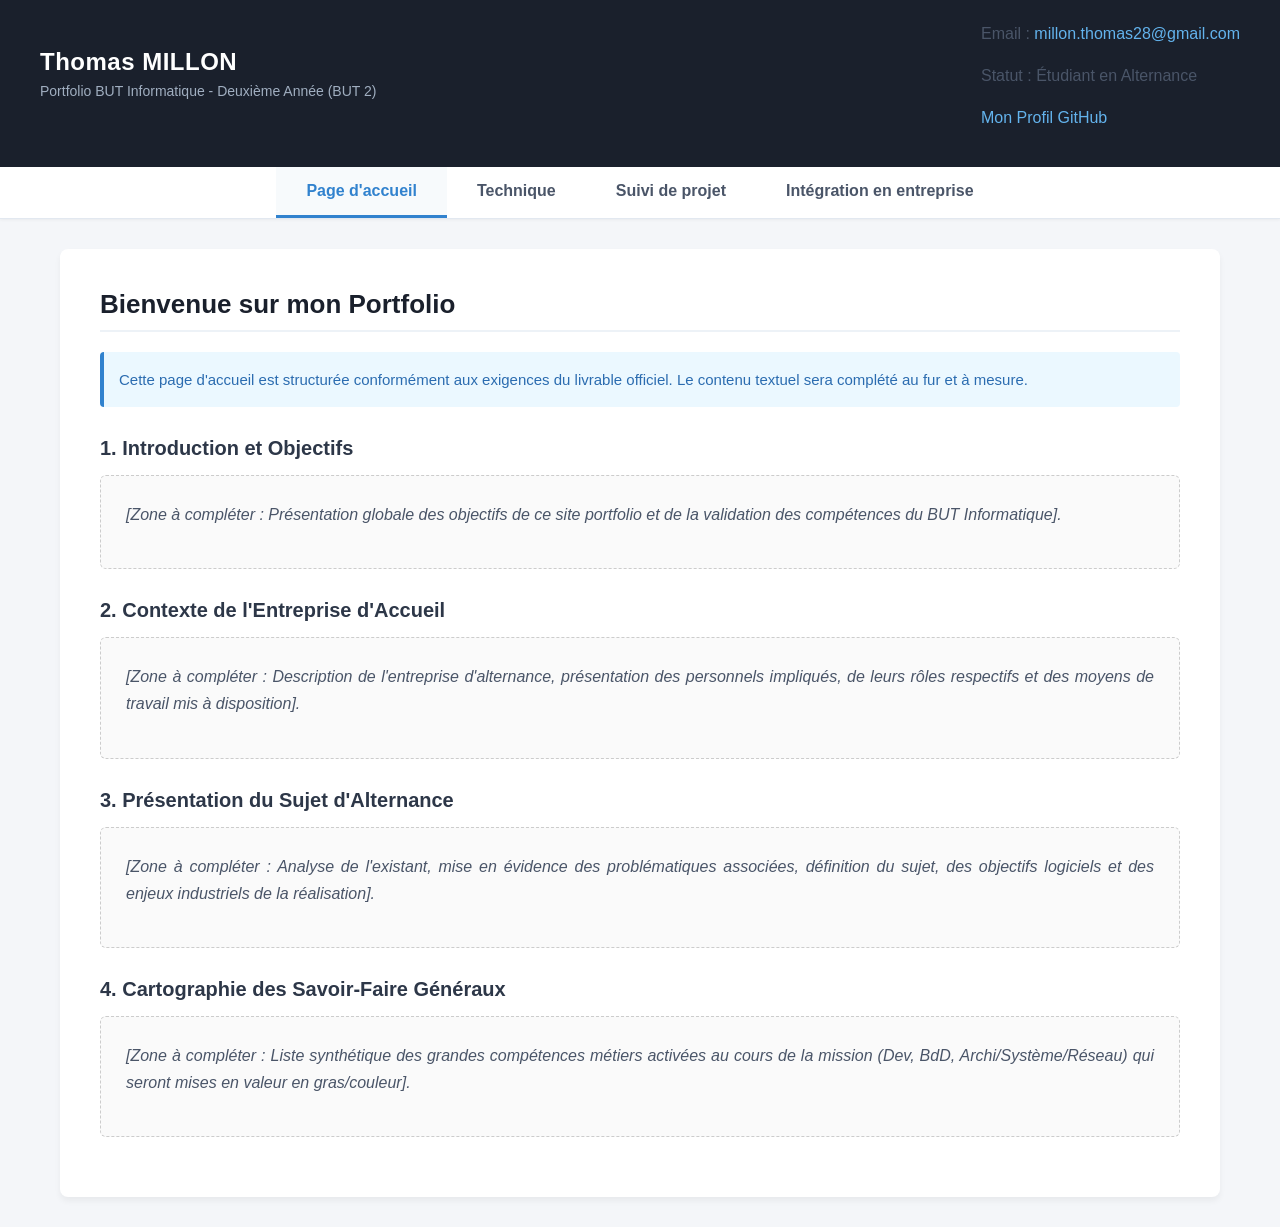
==== index.html @ 5a0d09e1 "initial commit" ====
<!DOCTYPE html>
<html lang="fr">
<head>
    <meta charset="UTF-8">
    <meta name="viewport" content="width=device-width, initial-scale=1.0">
    <title>Portfolio BUT 2 - Accueil</title>
    <link rel="stylesheet" href="style.css">
</head>
<body>

    <!-- Entête avec infos toujours visibles (Imposé) -->
    <header>
        <div class="identity">
            <h1>Thomas MILLON</h1>
            <p>Portfolio BUT Informatique - Deuxième Année (BUT 2)</p>
        </div>
        <div class="contact-info">
            <p>Email : <a href="mailto:thomas.adresse@email.com">millon.thomas28@gmail.com</a></p>
            <p>Statut : Étudiant en Alternance</p>
            <p><a href="https://github.com/ThomasMillon" target="_blank">Mon Profil GitHub</a></p>
        </div>
    </header>

    <div class="nav-container">
        <a href="index.html" class="main-nav-link active">Page d'accueil</a>
        <a href="technique.html" class="main-nav-link">Technique</a>
        <a href="suivi-projet.html" class="main-nav-link">Suivi de projet</a>
        <a href="integration-entreprise.html" class="main-nav-link">Intégration en entreprise</a>
    </div>

    <main>
        <div class="page-content">
            <h2>Bienvenue sur mon Portfolio</h2>
            <p class="info-box">Cette page d'accueil est structurée conformément aux exigences du livrable officiel. Le contenu textuel sera complété au fur et à mesure.</p>
            
            <h3>1. Introduction et Objectifs</h3>
            <div class="placeholder-section">
                <p><em>[Zone à compléter : Présentation globale des objectifs de ce site portfolio et de la validation des compétences du BUT Informatique].</em></p>
            </div>

            <h3>2. Contexte de l'Entreprise d'Accueil</h3>
            <div class="placeholder-section">
                <p><em>[Zone à compléter : Description de l'entreprise d'alternance, présentation des personnels impliqués, de leurs rôles respectifs et des moyens de travail mis à disposition].</em></p>
            </div>

            <h3>3. Présentation du Sujet d'Alternance</h3>
            <div class="placeholder-section">
                <p><em>[Zone à compléter : Analyse de l'existant, mise en évidence des problématiques associées, définition du sujet, des objectifs logiciels et des enjeux industriels de la réalisation].</em></p>
            </div>

            <h3>4. Cartographie des Savoir-Faire Généraux</h3>
            <div class="placeholder-section">
                <p><em>[Zone à compléter : Liste synthétique des grandes compétences métiers activées au cours de la mission (Dev, BdD, Archi/Système/Réseau) qui seront mises en valeur en gras/couleur].</em></p>
            </div>
        </div>
    </main>

</body>
</html>
---- style.css ----
/* Base Styles & CSS Reset */
* {
    box-sizing: border-box;
    margin: 0;
    padding: 0;
    font-family: 'Segoe UI', Tahoma, Geneva, Verdana, sans-serif;
}

body {
    background-color: #f4f6f9;
    color: #333333;
    display: flex;
    flex-direction: column;
    min-height: 100vh;
}

/* Variables de couleurs pour les savoir-faire et le thème */
:root {
    --color-mvc: #2b6cb0;          /* Bleu */
    --color-srp: #c53030;          /* Rouge */
    --color-inherit: #2f855a;      /* Vert */
    --color-pattern: #6b46c1;      /* Violet */
    --primary-dark: #1a202c;
    --accent-blue: #3182ce;
    --border-color: #e2e8f0;
    --bg-card: #ffffff;
}

/* Entête Persistante (Imposée) */
header {
    background-color: var(--primary-dark);
    color: #ffffff;
    padding: 20px 40px;
    display: flex;
    justify-content: space-between;
    align-items: center;
    box-shadow: 0 2px 10px rgba(0,0,0,0.15);
}

header .identity h1 {
    font-size: 24px;
    font-weight: 600;
    letter-spacing: 0.5px;
}

header .identity p {
    color: #a0aec0;
    font-size: 14px;
    margin-top: 4px;
}

header .contact-info {
    text-align: right;
    font-size: 14px;
    color: #e2e8f0;
    line-height: 1.6;
}

header .contact-info a {
    color: #63b3ed;
    text-decoration: none;
}

header .contact-info a:hover {
    text-decoration: underline;
}

/* Barre de Navigation Principale */
.nav-container {
    background-color: #ffffff;
    border-bottom: 1px solid var(--border-color);
    display: flex;
    justify-content: center;
    box-shadow: 0 1px 3px rgba(0,0,0,0.05);
}

.main-nav-link {
    padding: 15px 30px;
    font-weight: 600;
    text-decoration: none;
    color: #4a5568;
    transition: all 0.2s ease;
    border-bottom: 3px solid transparent;
}

.main-nav-link:hover {
    color: var(--accent-blue);
    background-color: #f7fafc;
}

.main-nav-link.active {
    color: var(--accent-blue);
    border-bottom: 3px solid var(--accent-blue);
    background-color: #f7fafc;
}

/* Zone de Contenu Principal */
main {
    max-width: 1200px;
    width: 100%;
    margin: 30px auto;
    padding: 0 20px;
    flex: 1;
}

.page-content {
    background: var(--bg-card);
    padding: 40px;
    border-radius: 8px;
    box-shadow: 0 4px 6px rgba(0,0,0,0.05);
}

/* Styles Typographiques Communs */
h2 {
    font-size: 26px;
    color: var(--primary-dark);
    margin-bottom: 20px;
    padding-bottom: 10px;
    border-bottom: 2px solid #edf2f7;
}

h3 {
    font-size: 20px;
    color: #2d3748;
    margin-top: 30px;
    margin-bottom: 15px;
}

p {
    font-size: 16px;
    line-height: 1.7;
    color: #4a5568;
    margin-bottom: 15px;
    text-align: justify;
}

/* Styles spécifiques pour les listes de savoir-faire */
.skills-list {
    list-style: none;
    margin-bottom: 30px;
    background: #f7fafc;
    padding: 20px;
    border-radius: 6px;
    border-left: 4px solid var(--accent-blue);
}

.skills-list li {
    font-weight: 600;
    margin-bottom: 10px;
    font-size: 15px;
    display: flex;
    align-items: center;
}

.skills-list li::before {
    content: "•";
    font-size: 20px;
    margin-right: 10px;
}

/* Classes de coloration des savoir-faire (Imposé) */
.sf-mvc { color: var(--color-mvc); }
.sf-srp { color: var(--color-srp); }
.sf-inherit { color: var(--color-inherit); }
.sf-pattern { color: var(--color-pattern); }

.bg-sf-mvc { background-color: rgba(43, 108, 176, 0.1); padding: 2px 6px; border-radius: 4px; }
.bg-sf-srp { background-color: rgba(197, 48, 48, 0.1); padding: 2px 6px; border-radius: 4px; }
.bg-sf-inherit { background-color: rgba(47, 133, 90, 0.1); padding: 2px 6px; border-radius: 4px; }
.bg-sf-pattern { background-color: rgba(107, 70, 193, 0.1); padding: 2px 6px; border-radius: 4px; }

/* Conteneurs de Traces Graphiques */
.trace-container {
    background-color: #f7fafc;
    border: 1px solid var(--border-color);
    border-radius: 6px;
    padding: 20px;
    margin: 25px 0;
    text-align: center;
}

.trace-placeholder {
    background-color: #edf2f7;
    border: 2px dashed #cbd5e0;
    padding: 40px;
    font-style: italic;
    color: #718096;
    margin-bottom: 12px;
    border-radius: 4px;
}

.trace-caption {
    font-size: 14px;
    color: #718096;
    font-weight: 500;
}

/* Structure des Sous-Pages Intérieures (Navigation latérale) */
.sub-layout {
    display: flex;
    gap: 30px;
    margin-top: 20px;
}

.sub-content {
    flex: 1;
}

/* Alertes / Callouts */
.info-box {
    background-color: #ebf8ff;
    border-left: 4px solid #3182ce;
    padding: 15px;
    border-radius: 4px;
    margin-bottom: 20px;
    font-size: 15px;
    color: #2b6cb0;
}

.placeholder-section {
    background: #fafafa;
    border: 1px dashed #cccccc;
    padding: 25px;
    border-radius: 6px;
    margin-bottom: 20px;
    color: #666666;
}
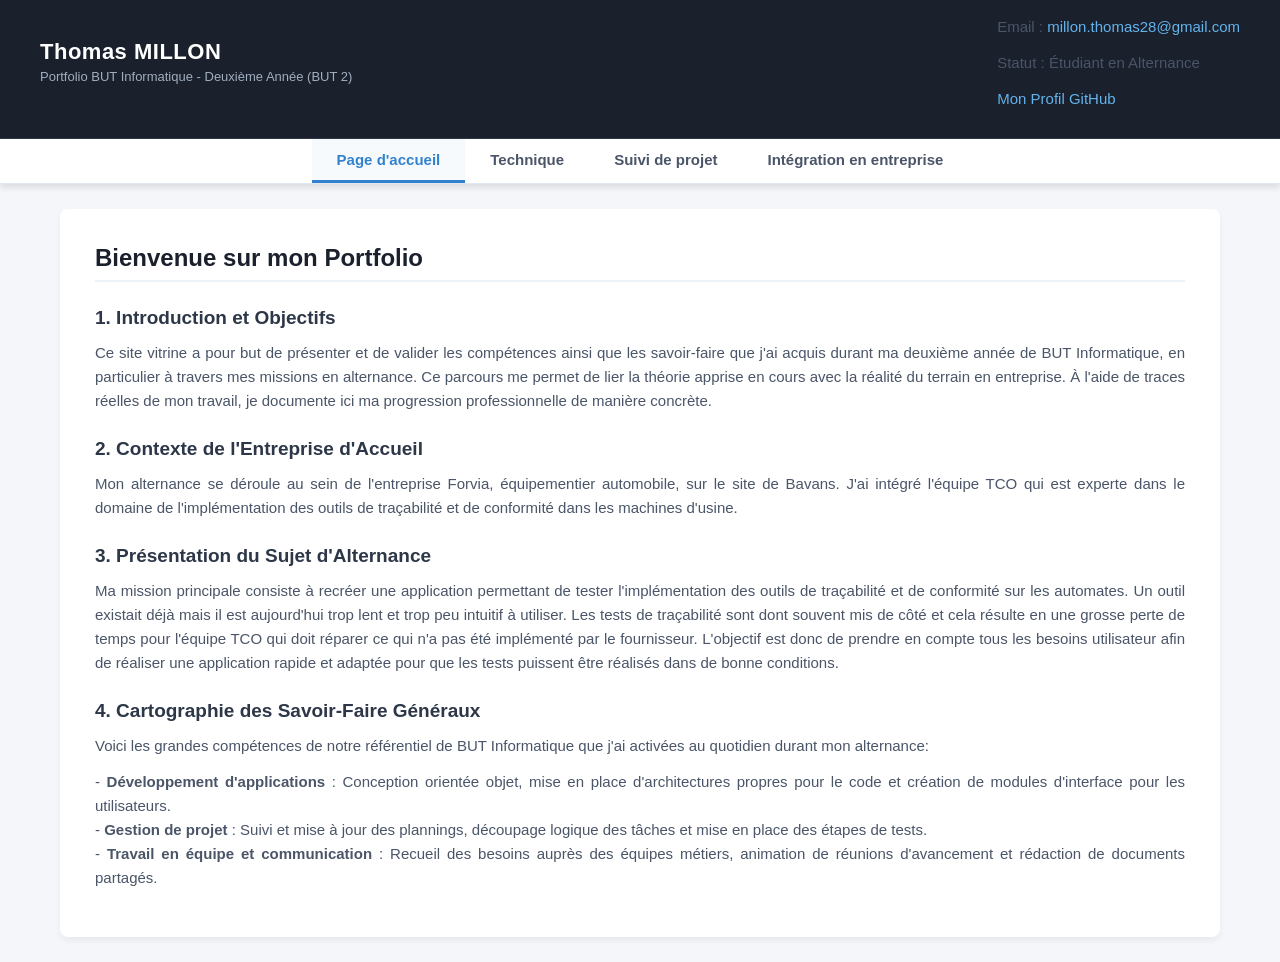
==== commit 29b98e45: "Redaction done" ====
--- a/index.html
+++ b/index.html
@@ -8,52 +8,57 @@
 </head>
 <body>
 
-    <!-- Entête avec infos toujours visibles (Imposé) -->
-    <header>
-        <div class="identity">
-            <h1>Thomas MILLON</h1>
-            <p>Portfolio BUT Informatique - Deuxième Année (BUT 2)</p>
+    <div class="sticky-header-container">
+        <header>
+            <div class="identity">
+                <h1>Thomas MILLON</h1>
+                <p>Portfolio BUT Informatique - Deuxième Année (BUT 2)</p>
+            </div>
+            <div class="contact-info">
+                <p>Email : <a href="mailto:millon.thomas28@gmail.com">millon.thomas28@gmail.com</a></p>
+                <p>Statut : Étudiant en Alternance</p>
+                <p><a href="https://github.com/ThomasMillon" target="_blank">Mon Profil GitHub</a></p>
+            </div>
+        </header>
+
+        <div class="nav-container">
+            <a href="index.html" class="main-nav-link active">Page d'accueil</a>
+            <a href="technique.html" class="main-nav-link">Technique</a>
+            <a href="suivi-projet.html" class="main-nav-link">Suivi de projet</a>
+            <a href="integration-entreprise.html" class="main-nav-link">Intégration en entreprise</a>
         </div>
-        <div class="contact-info">
-            <p>Email : <a href="mailto:thomas.adresse@email.com">millon.thomas28@gmail.com</a></p>
-            <p>Statut : Étudiant en Alternance</p>
-            <p><a href="https://github.com/ThomasMillon" target="_blank">Mon Profil GitHub</a></p>
-        </div>
-    </header>
-
-    <div class="nav-container">
-        <a href="index.html" class="main-nav-link active">Page d'accueil</a>
-        <a href="technique.html" class="main-nav-link">Technique</a>
-        <a href="suivi-projet.html" class="main-nav-link">Suivi de projet</a>
-        <a href="integration-entreprise.html" class="main-nav-link">Intégration en entreprise</a>
     </div>
 
     <main>
         <div class="page-content">
             <h2>Bienvenue sur mon Portfolio</h2>
-            <p class="info-box">Cette page d'accueil est structurée conformément aux exigences du livrable officiel. Le contenu textuel sera complété au fur et à mesure.</p>
             
             <h3>1. Introduction et Objectifs</h3>
-            <div class="placeholder-section">
-                <p><em>[Zone à compléter : Présentation globale des objectifs de ce site portfolio et de la validation des compétences du BUT Informatique].</em></p>
-            </div>
+            <p>
+                Ce site vitrine a pour but de présenter et de valider les compétences ainsi que les savoir-faire que j'ai acquis durant ma deuxième année de BUT Informatique, en particulier à travers mes missions en alternance. Ce parcours me permet de lier la théorie apprise en cours avec la réalité du terrain en entreprise. À l'aide de traces réelles de mon travail, je documente ici ma progression professionnelle de manière concrète.
+            </p>
 
             <h3>2. Contexte de l'Entreprise d'Accueil</h3>
-            <div class="placeholder-section">
-                <p><em>[Zone à compléter : Description de l'entreprise d'alternance, présentation des personnels impliqués, de leurs rôles respectifs et des moyens de travail mis à disposition].</em></p>
-            </div>
+            <p>
+                Mon alternance se déroule au sein de l'entreprise Forvia, équipementier automobile, sur le site de Bavans. J'ai intégré l'équipe TCO qui est experte dans le domaine de l'implémentation des outils de traçabilité et de conformité dans les machines d'usine.
+            </p>
 
             <h3>3. Présentation du Sujet d'Alternance</h3>
-            <div class="placeholder-section">
-                <p><em>[Zone à compléter : Analyse de l'existant, mise en évidence des problématiques associées, définition du sujet, des objectifs logiciels et des enjeux industriels de la réalisation].</em></p>
-            </div>
+            <p>
+                Ma mission principale consiste à recréer une application permettant de tester l'implémentation des outils de traçabilité et de conformité sur les automates. Un outil existait déjà mais il est aujourd'hui trop lent et trop peu intuitif à utiliser. Les tests de traçabilité sont dont souvent mis de côté et cela résulte en une grosse perte de temps pour l'équipe TCO qui doit réparer ce qui n'a pas été implémenté par le fournisseur. L'objectif est donc de prendre en compte tous les besoins utilisateur afin de réaliser une application rapide et adaptée pour que les tests puissent être réalisés dans de bonne conditions.
+            </p>
 
             <h3>4. Cartographie des Savoir-Faire Généraux</h3>
-            <div class="placeholder-section">
-                <p><em>[Zone à compléter : Liste synthétique des grandes compétences métiers activées au cours de la mission (Dev, BdD, Archi/Système/Réseau) qui seront mises en valeur en gras/couleur].</em></p>
-            </div>
+            <p>
+                Voici les grandes compétences de notre référentiel de BUT Informatique que j'ai activées au quotidien durant mon alternance:
+            </p>
+            <p>
+                - <strong>Développement d'applications</strong> : Conception orientée objet, mise en place d'architectures propres pour le code et création de modules d'interface pour les utilisateurs.<br>
+                - <strong>Gestion de projet</strong> : Suivi et mise à jour des plannings, découpage logique des tâches et mise en place des étapes de tests.<br>
+                - <strong>Travail en équipe et communication</strong> : Recueil des besoins auprès des équipes métiers, animation de réunions d'avancement et rédaction de documents partagés.
+            </p>
         </div>
     </main>
 
 </body>
-</html>
+</html>
--- a/style.css
+++ b/style.css
@@ -14,46 +14,66 @@
     min-height: 100vh;
 }
 
-/* Variables de couleurs pour les savoir-faire et le thème */
+/* Variables de couleurs pour le thème et les compétences */
 :root {
-    --color-mvc: #2b6cb0;          /* Bleu */
-    --color-srp: #c53030;          /* Rouge */
-    --color-inherit: #2f855a;      /* Vert */
-    --color-pattern: #6b46c1;      /* Violet */
     --primary-dark: #1a202c;
     --accent-blue: #3182ce;
     --border-color: #e2e8f0;
     --bg-card: #ffffff;
-}
-
-/* Entête Persistante (Imposée) */
+    
+    /* Couleurs - Partie Technique */
+    --color-mvc: #2b6cb0;
+    --color-srp: #c53030;
+    --color-inherit: #2f855a;
+    --color-pattern: #6b46c1;
+
+    /* Couleurs - Suivi de Projet */
+    --color-planif: #2b6cb0;
+    --color-analyse: #d69e2e;
+    --color-specs: #2f855a;
+    --color-jalons: #6b46c1;
+
+    /* Couleurs - Intégration Entreprise */
+    --color-adapt: #e53e3e;
+    --color-ux: #3182ce;
+    --color-trad: #38a169;
+}
+
+/* Bloc d'entête et de navigation fixé en haut (Reste toujours visible au scroll) */
+.sticky-header-container {
+    position: sticky;
+    top: 0;
+    z-index: 1000;
+    box-shadow: 0 4px 6px rgba(0,0,0,0.1);
+}
+
 header {
     background-color: var(--primary-dark);
     color: #ffffff;
-    padding: 20px 40px;
+    padding: 15px 40px;
     display: flex;
     justify-content: space-between;
     align-items: center;
-    box-shadow: 0 2px 10px rgba(0,0,0,0.15);
+    border-bottom: 1px solid #2d3748;
 }
 
 header .identity h1 {
-    font-size: 24px;
+    font-size: 22px;
     font-weight: 600;
     letter-spacing: 0.5px;
 }
 
 header .identity p {
     color: #a0aec0;
-    font-size: 14px;
-    margin-top: 4px;
+    font-size: 13px;
+    margin-top: 2px;
 }
 
 header .contact-info {
     text-align: right;
-    font-size: 14px;
+    font-size: 13px;
     color: #e2e8f0;
-    line-height: 1.6;
+    line-height: 1.5;
 }
 
 header .contact-info a {
@@ -65,22 +85,21 @@
     text-decoration: underline;
 }
 
-/* Barre de Navigation Principale */
 .nav-container {
     background-color: #ffffff;
     border-bottom: 1px solid var(--border-color);
     display: flex;
     justify-content: center;
-    box-shadow: 0 1px 3px rgba(0,0,0,0.05);
 }
 
 .main-nav-link {
-    padding: 15px 30px;
+    padding: 12px 25px;
     font-weight: 600;
     text-decoration: none;
     color: #4a5568;
     transition: all 0.2s ease;
     border-bottom: 3px solid transparent;
+    font-size: 15px;
 }
 
 .main-nav-link:hover {
@@ -98,130 +117,145 @@
 main {
     max-width: 1200px;
     width: 100%;
-    margin: 30px auto;
+    margin: 25px auto;
     padding: 0 20px;
     flex: 1;
 }
 
 .page-content {
     background: var(--bg-card);
-    padding: 40px;
+    padding: 35px;
     border-radius: 8px;
     box-shadow: 0 4px 6px rgba(0,0,0,0.05);
 }
 
-/* Styles Typographiques Communs */
+/* Typographie */
 h2 {
-    font-size: 26px;
+    font-size: 24px;
     color: var(--primary-dark);
-    margin-bottom: 20px;
-    padding-bottom: 10px;
+    margin-bottom: 18px;
+    padding-bottom: 8px;
     border-bottom: 2px solid #edf2f7;
 }
 
 h3 {
-    font-size: 20px;
+    font-size: 19px;
     color: #2d3748;
-    margin-top: 30px;
-    margin-bottom: 15px;
+    margin-top: 25px;
+    margin-bottom: 12px;
 }
 
 p {
-    font-size: 16px;
-    line-height: 1.7;
+    font-size: 15px;
+    line-height: 1.6;
     color: #4a5568;
-    margin-bottom: 15px;
+    margin-bottom: 12px;
     text-align: justify;
 }
 
-/* Styles spécifiques pour les listes de savoir-faire */
+/* Listes de compétences */
 .skills-list {
     list-style: none;
-    margin-bottom: 30px;
+    margin-bottom: 25px;
     background: #f7fafc;
-    padding: 20px;
+    padding: 15px 20px;
     border-radius: 6px;
     border-left: 4px solid var(--accent-blue);
 }
 
 .skills-list li {
     font-weight: 600;
-    margin-bottom: 10px;
-    font-size: 15px;
+    margin-bottom: 8px;
+    font-size: 14px;
     display: flex;
     align-items: center;
 }
 
 .skills-list li::before {
     content: "•";
-    font-size: 20px;
-    margin-right: 10px;
-}
-
-/* Classes de coloration des savoir-faire (Imposé) */
+    font-size: 18px;
+    margin-right: 8px;
+}
+
+/* Coloration des textes */
 .sf-mvc { color: var(--color-mvc); }
 .sf-srp { color: var(--color-srp); }
 .sf-inherit { color: var(--color-inherit); }
 .sf-pattern { color: var(--color-pattern); }
 
-.bg-sf-mvc { background-color: rgba(43, 108, 176, 0.1); padding: 2px 6px; border-radius: 4px; }
-.bg-sf-srp { background-color: rgba(197, 48, 48, 0.1); padding: 2px 6px; border-radius: 4px; }
-.bg-sf-inherit { background-color: rgba(47, 133, 90, 0.1); padding: 2px 6px; border-radius: 4px; }
-.bg-sf-pattern { background-color: rgba(107, 70, 193, 0.1); padding: 2px 6px; border-radius: 4px; }
-
-/* Conteneurs de Traces Graphiques */
+.bg-sf-mvc { background-color: rgba(43, 108, 176, 0.1); padding: 2px 5px; border-radius: 4px; }
+.bg-sf-srp { background-color: rgba(197, 48, 48, 0.1); padding: 2px 5px; border-radius: 4px; }
+.bg-sf-inherit { background-color: rgba(47, 133, 90, 0.1); padding: 2px 5px; border-radius: 4px; }
+.bg-sf-pattern { background-color: rgba(107, 70, 193, 0.1); padding: 2px 5px; border-radius: 4px; }
+
+.sf-planif { color: var(--color-planif); }
+.sf-analyse { color: var(--color-analyse); }
+.sf-specs { color: var(--color-specs); }
+.sf-jalons { color: var(--color-jalons); }
+
+.bg-sf-planif { background-color: rgba(43, 108, 176, 0.1); padding: 2px 5px; border-radius: 4px; }
+.bg-sf-analyse { background-color: rgba(214, 158, 46, 0.1); padding: 2px 5px; border-radius: 4px; }
+.bg-sf-specs { background-color: rgba(47, 133, 90, 0.1); padding: 2px 5px; border-radius: 4px; }
+.bg-sf-jalons { background-color: rgba(107, 70, 193, 0.1); padding: 2px 5px; border-radius: 4px; }
+
+.sf-ux { color: var(--color-ux); }
+.sf-adapt { color: var(--color-adapt); }
+.sf-trad { color: var(--color-trad); }
+
+.bg-sf-ux { background-color: rgba(49, 130, 206, 0.1); padding: 2px 5px; border-radius: 4px; }
+.bg-sf-adapt { background-color: rgba(229, 62, 62, 0.1); padding: 2px 5px; border-radius: 4px; }
+.bg-sf-trad { background-color: rgba(56, 161, 105, 0.1); padding: 2px 5px; border-radius: 4px; }
+
+/* Conteneurs d'images bien cadrées et dimensionnées */
 .trace-container {
     background-color: #f7fafc;
     border: 1px solid var(--border-color);
     border-radius: 6px;
-    padding: 20px;
-    margin: 25px 0;
+    padding: 15px;
+    margin: 20px 0;
     text-align: center;
 }
 
-.trace-placeholder {
-    background-color: #edf2f7;
-    border: 2px dashed #cbd5e0;
-    padding: 40px;
-    font-style: italic;
-    color: #718096;
-    margin-bottom: 12px;
+.trace-img {
+    max-width: 100%;
+    height: auto;
+    max-height: 500px;
+    display: block;
+    margin: 0 auto 10px auto;
     border-radius: 4px;
+    box-shadow: 0 2px 4px rgba(0,0,0,0.05);
+    object-fit: contain;
 }
 
 .trace-caption {
-    font-size: 14px;
+    font-size: 13px;
     color: #718096;
     font-weight: 500;
 }
 
-/* Structure des Sous-Pages Intérieures (Navigation latérale) */
 .sub-layout {
     display: flex;
-    gap: 30px;
-    margin-top: 20px;
+    gap: 25px;
+    margin-top: 15px;
 }
 
 .sub-content {
     flex: 1;
-}
-
-/* Alertes / Callouts */
-.info-box {
-    background-color: #ebf8ff;
-    border-left: 4px solid #3182ce;
-    padding: 15px;
-    border-radius: 4px;
-    margin-bottom: 20px;
-    font-size: 15px;
-    color: #2b6cb0;
 }
 
 .placeholder-section {
     background: #fafafa;
     border: 1px dashed #cccccc;
-    padding: 25px;
+    padding: 20px;
     border-radius: 6px;
-    margin-bottom: 20px;
+    margin-bottom: 15px;
     color: #666666;
 }
+
+.evaluation-box {
+    background-color: #f7fafc;
+    border-left: 4px solid #4a5568;
+    padding: 15px 20px;
+    border-radius: 4px;
+    margin-top: 25px;
+}
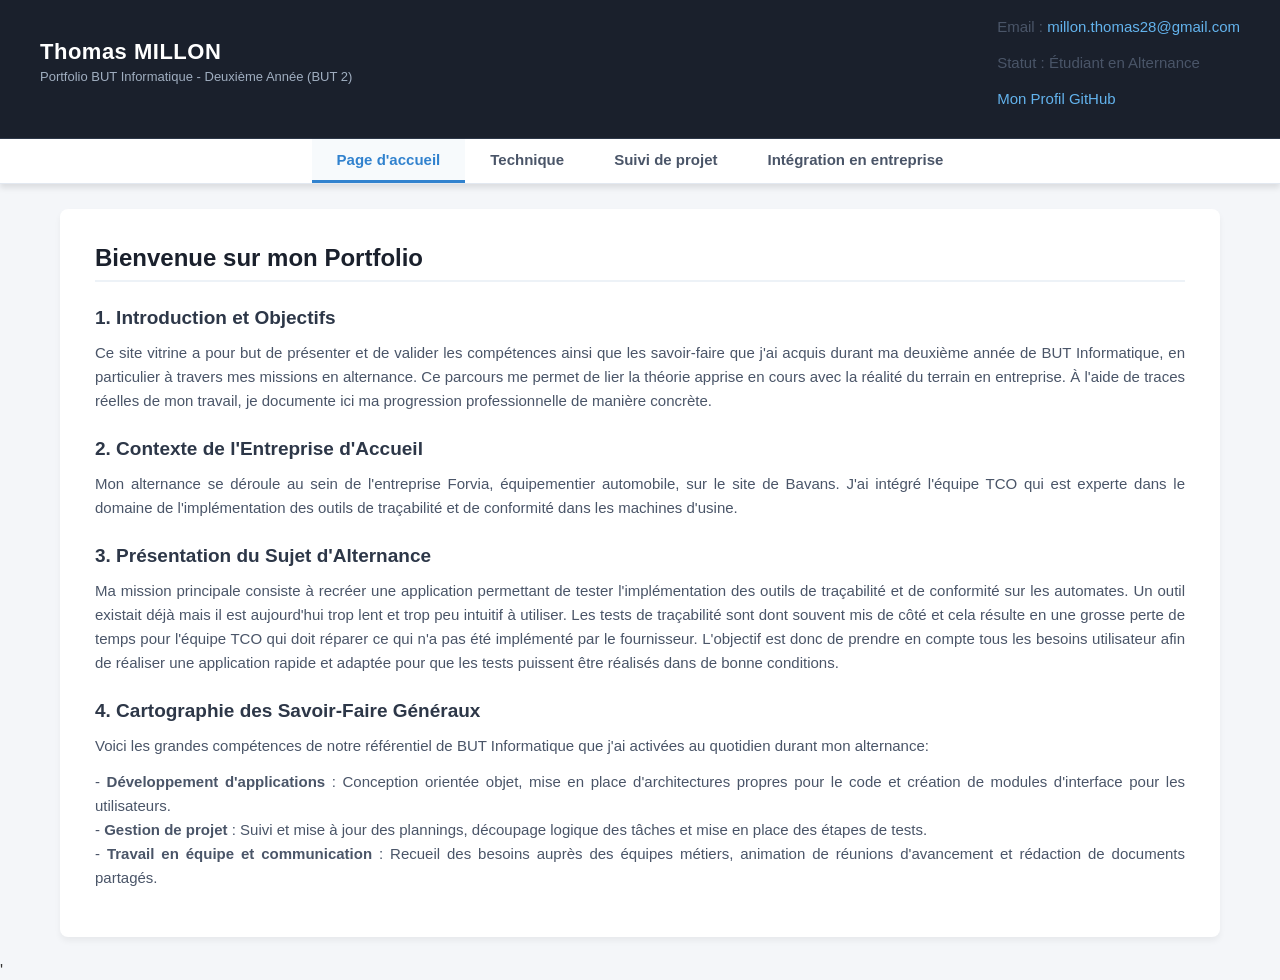
==== commit 9a8aa807: "Fake commit to provoke deployment" ====
--- a/index.html
+++ b/index.html
@@ -61,4 +61,4 @@
     </main>
 
 </body>
-</html>+</html> '
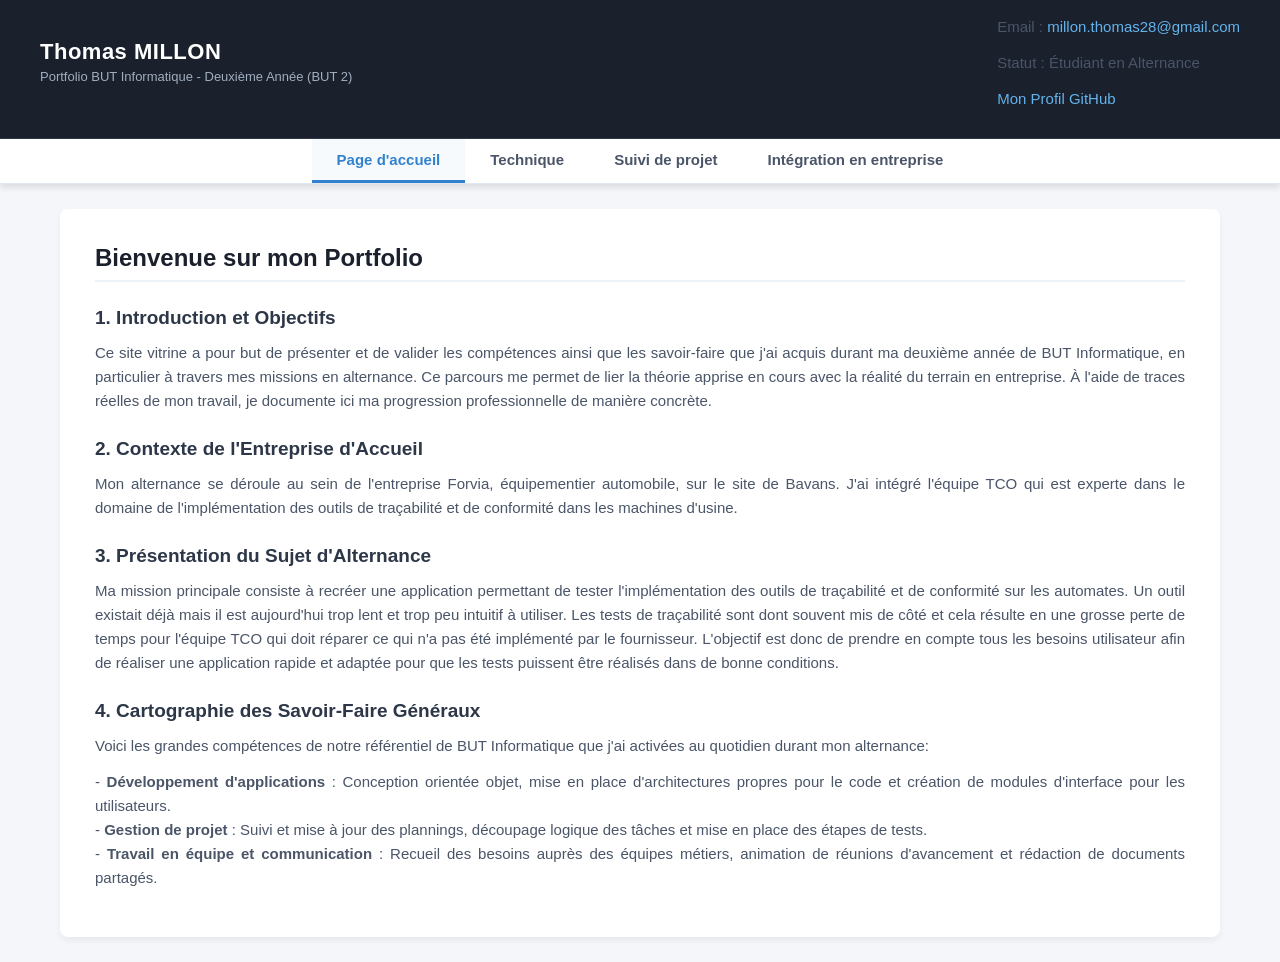
==== commit 143b15f3: "Reverting previous commit" ====
--- a/index.html
+++ b/index.html
@@ -61,4 +61,4 @@
     </main>
 
 </body>
-</html> '
+</html>
